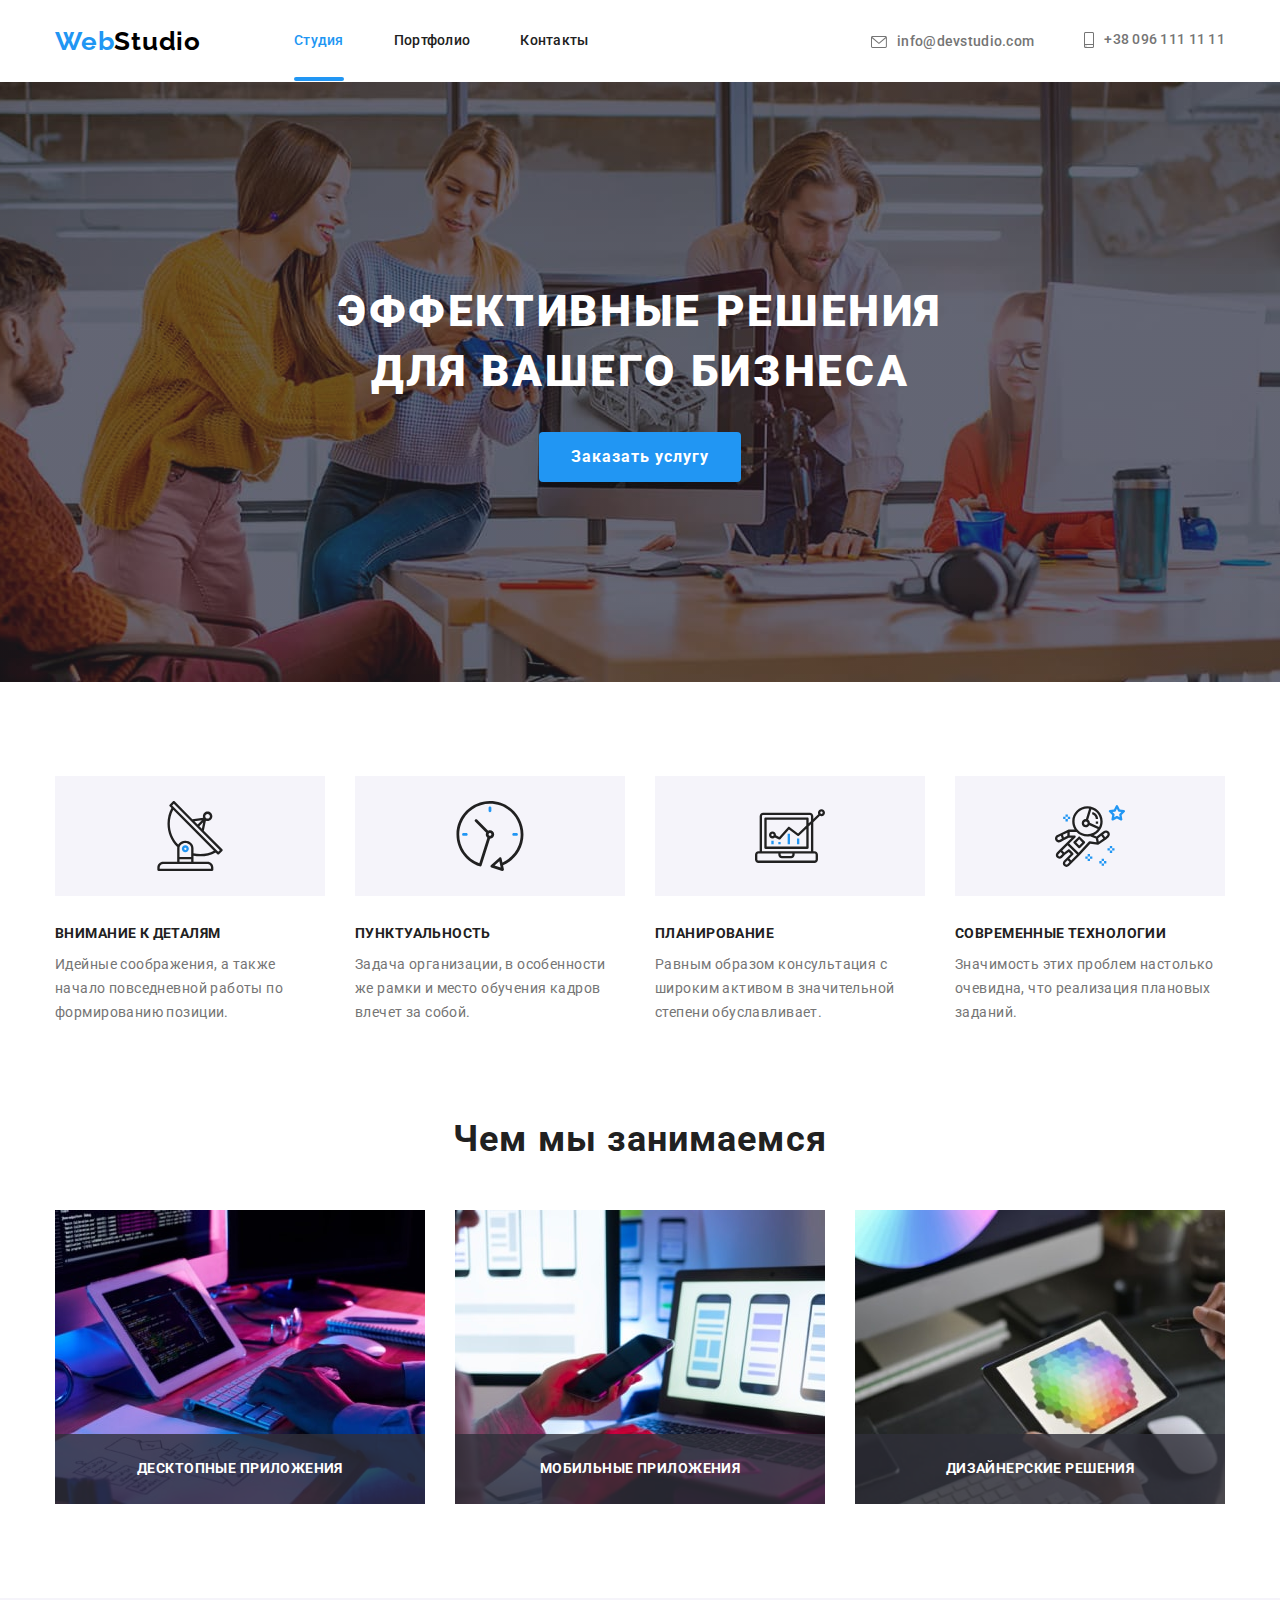
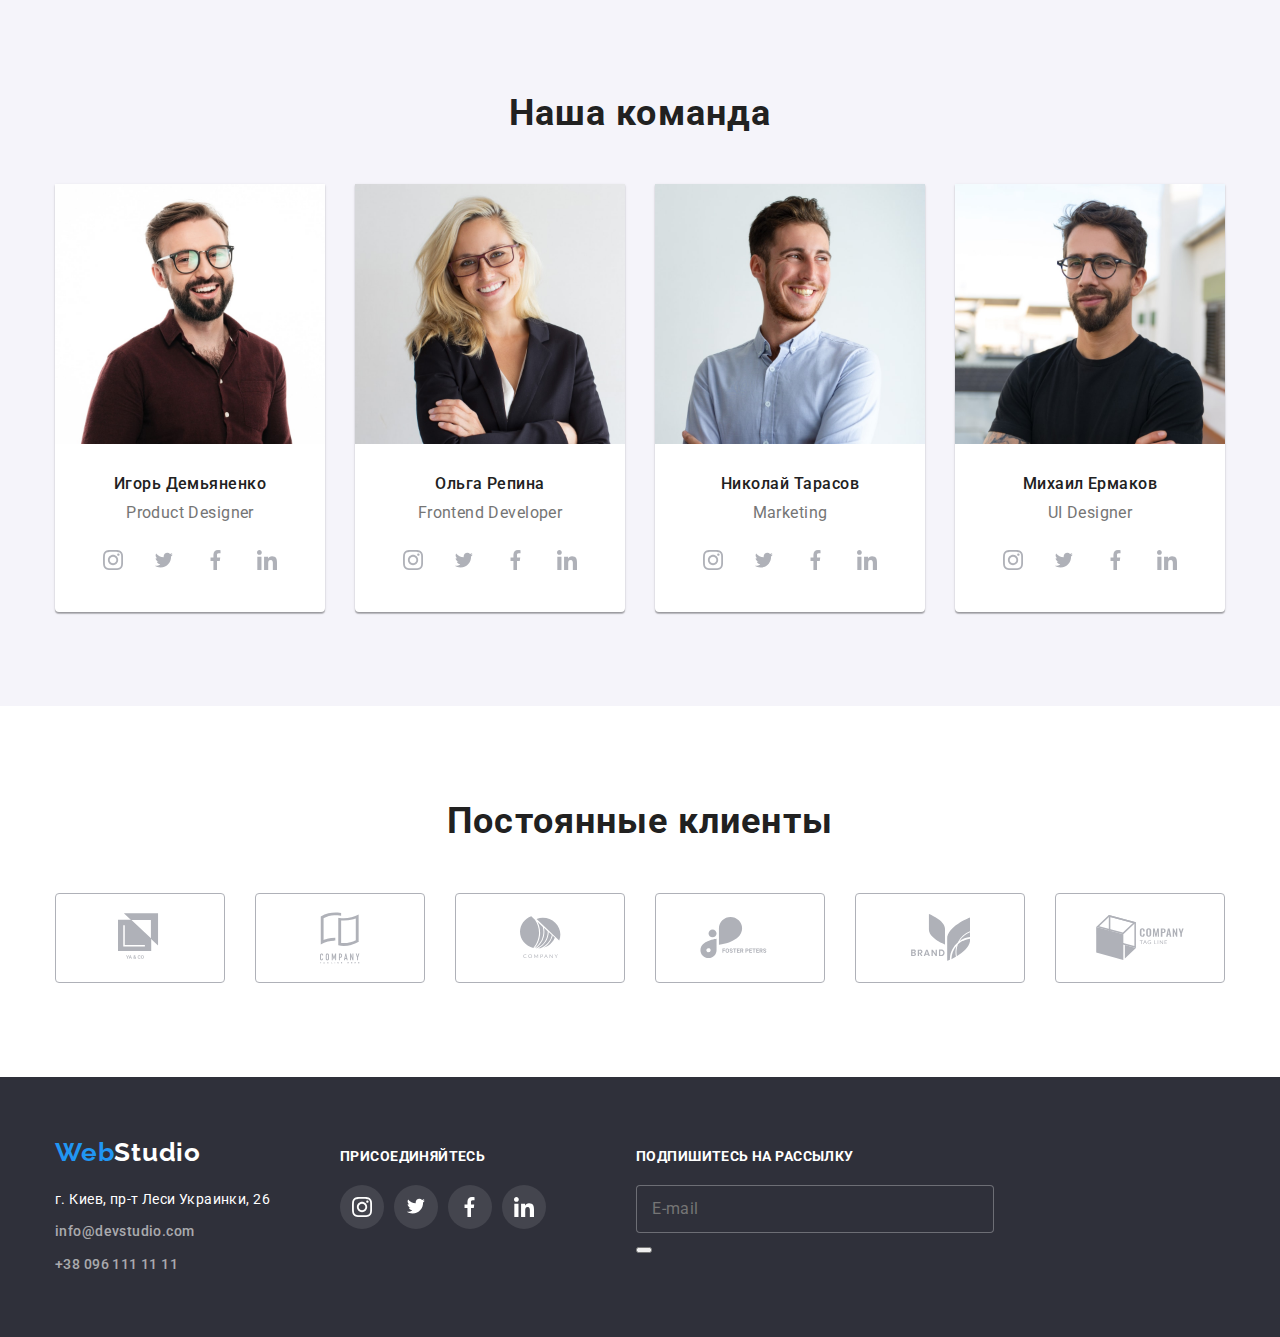
==== index.html @ c717f4ac "created 6th repository" ====
<!DOCTYPE html>
<html lang="ru">
<head>
    <meta charset="UTF-8">
    <meta name="viewport" content="width=device-width, initial-scale=1.0">
    <title>WebStudio</title>
    <link href="https://fonts.googleapis.com/css2?family=Raleway:wght@700&family=Roboto:wght@400;500;700;900&display=swap"
        rel="stylesheet">
    <link rel="stylesheet" href="https://cdnjs.cloudflare.com/ajax/libs/modern-normalize/1.0.0/modern-normalize.min.css">    
    <link rel="stylesheet" href="./css/style.css">
</head>
<body>
    <!-- Шапка -->
    <header class="header">
        <div class="container main-nav">
            <nav class="nav-menu">
                <a href="./index.html" class="logo link"><span class="logo-span">Web</span>Studio</a>
                <ul class="site-nav list">
                    <li class="item"><a href="./index.html" class="link current">Студия</a></li>
                    <li class="item"><a href="./portfolio.html" class="link">Портфолио</a></li>
                    <li class="item"><a href="" class="link">Контакты</a></li>
                </ul>
            </nav>
            <ul class="auth-nav list">
                <li class="item">
                    <a href="mailto:info@devstudio.com" class="link">
                        <svg class="icon-auth" width="16" height="12">
                            <use href="./img/symbol-defs.svg#icon-envelope"></use>
                        </svg>
                        info@devstudio.com
                    </a>
                </li>
                <li class="item">
                    <a href="tel:+380961111111" class="link">
                        <svg class="icon-auth" width="10" height="16">
                            <use href="./img/symbol-defs.svg#icon-smartphone"></use>
                        </svg>
                        +38 096 111 11 11
                    </a>
                </li>
            </ul>
        </div>
    </header>
    <main>
        <!-- Герой  -->
        <section class="hero">
            <div class="container">
                <h1 class="hero-title">Эффективные решения<br> для вашего бизнеса</h1>
                <a href="#modal" class="button link" data-open-modal>Заказать услугу</a>
            </div>
        </section>

        <!-- Наши методы -->
        <section class="method">
            <div class="container">
                <h2 class="visually-hidden">Наши методы</h2>
                <ul class="method-items list">
                    <li class="item">
                        <div class="thumb">
                            <svg class="icon-method" width="70" height="70">
                                <use href="./img/symbol-defs.svg#icon-antenna"></use>
                            </svg>
                        </div>
                        <h3 class="method-subtitle">Внимание к деталям</h3>
                        <p class="method-desc">Идейные соображения, а также начало повседневной работы по формированию позиции.</p>
                    </li>
                    <li class="item">
                        <div class="thumb">
                            <svg class="icon-method" width="70" height="70">
                                <use href="./img/symbol-defs.svg#icon-clock"></use>
                            </svg>
                        </div>
                        <h3 class="method-subtitle">Пунктуальность</h3>
                        <p class="method-desc">Задача организации, в особенности же рамки и место обучения кадров влечет за собой.</p>
                    </li>
                    <li class="item">
                        <div class="thumb">
                            <svg class="icon-method" width="70" height="70">
                                <use href="./img/symbol-defs.svg#icon-diagram"></use>
                            </svg>
                        </div>
                        <h3 class="method-subtitle">Планирование</h3>
                        <p class="method-desc">Равным образом консультация с широким активом в значительной степени обуславливает.</p>
                    </li>
                    <li class="item">
                        <div class="thumb">
                            <svg class="icon-method" width="70" height="70">
                                <use href="./img/symbol-defs.svg#icon-astronaut"></use>
                            </svg>
                        </div>
                        <h3 class="method-subtitle">Современные технологии</h3>
                        <p class="method-desc">Значимость этих проблем настолько очевидна, что реализация плановых заданий.</p>
                    </li>
                </ul>
            </div>
        </section>

        <!-- Чем мы занимаемся -->
        <section class="works">
            <div class="container">
                <h2 class="title">Чем мы занимаемся</h2>
                <ul class="works-items list">
                    <li class="item">
                        <div class="work-thumb">
                            <img src="./img/box_1.jpg" alt="работа за компьютером" width="370">
                            <div class="work-info">
                                <h3 class="work-subtitle">Десктопные приложения</h3>
                            </div>
                        </div>
                    </li>
                    <li class="item">
                        <div class="work-thumb">
                            <img src="./img/box_2.jpg" alt="работа за компьютером" width="370">
                            <div class="work-info">
                                <h3 class="work-subtitle">Мобильные приложения</h3>
                            </div>
                        </div>
                    </li>
                    <li class="item">
                        <div class="work-thumb">
                            <img src="./img/box_3.jpg" alt="работа за компьютером" width="370">
                            <div class="work-info">
                                <h3 class="work-subtitle">Дизайнерские решения</h3>
                            </div>
                        </div>
                    </li>
                </ul>
            </div>
        </section>

        <!-- Наша команда -->
        <section class="team"> 
            <div class="container">
                <h2 class="title">Наша команда</h2>
                <ul class="team-items list">
                    <li class="item">
                        <img src="./img/team_1.jpg" alt="мужчина по имени Игорь" width="270">
                        <div class="item-name">
                            <h3 class="team-subtitle">Игорь Демьяненко</h3>
                            <p class="team-desc">Product Designer</p>
                            <ul class="team-socials list">
                                <li>
                                    <a href="" class="item-cocial">
                                        <svg class="icon-social" width="20" height="20">
                                            <use href="./img/symbol-defs.svg#icon-instagram"></use>
                                        </svg>
                                    </a>
                                </li>
                                <li>
                                    <a href="" class="item-cocial">
                                        <svg class="icon-social" width="20" height="16.25">
                                            <use href="./img/symbol-defs.svg#icon-twitter"></use>
                                        </svg>
                                    </a>
                                </li>
                                <li>
                                    <a href="" class="item-cocial">
                                        <svg class="icon-social" width="20" height="20">
                                            <use href="./img/symbol-defs.svg#icon-facebook"></use>
                                        </svg>
                                    </a>
                                </li>
                                <li>
                                    <a href="" class="item-cocial">
                                        <svg class="icon-social" width="20" height="20">
                                            <use href="./img/symbol-defs.svg#icon-linkedin"></use>
                                        </svg>
                                    </a>
                                </li>
                            </ul>
                        </div>
                    </li>
                    <li class="item">
                        <img src="./img/team_2.jpg" alt="девушка по имени Ольга" width="270">
                        <div class="item-name">
                            <h3 class="team-subtitle">Ольга Репина</h3>
                            <p class="team-desc">Frontend Developer</p>
                            <ul class="team-socials list">
                                <li>
                                    <a href="" class="item-cocial">
                                        <svg class="icon-social" width="20" height="20">
                                            <use href="./img/symbol-defs.svg#icon-instagram"></use>
                                        </svg>
                                    </a>
                                </li>
                                <li>
                                    <a href="" class="item-cocial">
                                        <svg class="icon-social" width="20" height="16.25">
                                            <use href="./img/symbol-defs.svg#icon-twitter"></use>
                                        </svg>
                                    </a>
                                </li>
                                <li>
                                    <a href="" class="item-cocial">
                                        <svg class="icon-social" width="20" height="20">
                                            <use href="./img/symbol-defs.svg#icon-facebook"></use>
                                        </svg>
                                    </a>
                                </li>
                                <li>
                                    <a href="" class="item-cocial">
                                        <svg class="icon-social" width="20" height="20">
                                            <use href="./img/symbol-defs.svg#icon-linkedin"></use>
                                        </svg>
                                    </a>
                                </li>
                            </ul>                          
                        </div>
                    </li>
                    <li class="item">
                        <img src="./img/team_3.jpg" alt="мужчина по имени Николай" width="270">
                        <div class="item-name">
                            <h3 class="team-subtitle">Николай Тарасов</h3>
                            <p class="team-desc">Marketing</p>
                            <ul class="team-socials list">
                                <li>
                                    <a href="" class="item-cocial">
                                        <svg class="icon-social" width="20" height="20">
                                            <use href="./img/symbol-defs.svg#icon-instagram"></use>
                                        </svg>
                                    </a>
                                </li>
                                <li>
                                    <a href="" class="item-cocial">
                                        <svg class="icon-social" width="20" height="16.25">
                                            <use href="./img/symbol-defs.svg#icon-twitter"></use>
                                        </svg>
                                    </a>
                                </li>
                                <li>
                                    <a href="" class="item-cocial">
                                        <svg class="icon-social" width="20" height="20">
                                            <use href="./img/symbol-defs.svg#icon-facebook"></use>
                                        </svg>
                                    </a>
                                </li>
                                <li>
                                    <a href="" class="item-cocial">
                                        <svg class="icon-social" width="20" height="20">
                                            <use href="./img/symbol-defs.svg#icon-linkedin"></use>
                                        </svg>
                                    </a>
                                </li>
                            </ul>
                        </div>
                    </li>
                    <li class="item">
                        <img src="./img/team_4.jpg" alt="мужчина по имени Михаил" width="270">
                        <div class="item-name">
                            <h3 class="team-subtitle">Михаил Ермаков</h3>
                            <p class="team-desc">UI Designer</p>
                            <ul class="team-socials list">
                                <li>
                                    <a href="" class="item-cocial">
                                        <svg class="icon-social" width="20" height="20">
                                            <use href="./img/symbol-defs.svg#icon-instagram"></use>
                                        </svg>
                                    </a>
                                </li>
                                <li>
                                    <a href="" class="item-cocial">
                                        <svg class="icon-social" width="20" height="16.25">
                                            <use href="./img/symbol-defs.svg#icon-twitter"></use>
                                        </svg>
                                    </a>
                                </li>
                                <li>
                                    <a href="" class="item-cocial">
                                        <svg class="icon-social" width="20" height="20">
                                            <use href="./img/symbol-defs.svg#icon-facebook"></use>
                                        </svg>
                                    </a>
                                </li>
                                <li>
                                    <a href="" class="item-cocial">
                                        <svg class="icon-social" width="20" height="20">
                                            <use href="./img/symbol-defs.svg#icon-linkedin"></use>
                                        </svg>
                                    </a>
                                </li>
                            </ul>
                        </div>
                    </li>
                </ul>
            </div>
        </section>

        <!-- Постоянные клиенты -->
        <section class="regular-clients">
            <div class="container">
                <h2 class="title">Постоянные клиенты</h2>
                <ul class="clients list">
                    <li class="item">
                        <a href="" class="client-link">
                            <svg class="icon-client" width="44.27" height="49.23">
                                <use href="./img/symbol-defs.svg#icon-client-1"></use>
                            </svg>
                        </a>
                        </a>
                    </li>
                    <li class="item">
                        <a href="" class="client-link">
                            <svg class="icon-client" width="40" height="52">
                                <use href="./img/symbol-defs.svg#icon-client-2"></use>
                            </svg>
                        </a>
                        </a>
                    </li>
                    <li class="item">
                        <a href="" class="client-link">
                            <svg class="icon-client" width="41" height="42.6">
                                <use href="./img/symbol-defs.svg#icon-client-3"></use>
                            </svg>
                        </a>
                        </a>
                    </li>
                    <li class="item">
                        <a href="" class="client-link">
                            <svg class="icon-client" width="79.66" height="42.02">
                                <use href="./img/symbol-defs.svg#icon-client-4"></use>
                            </svg>
                        </a>
                        </a>
                    </li>
                    <li class="item">
                        <a href="" class="client-link">
                            <svg class="icon-client" width="59" height="47">
                                <use href="./img/symbol-defs.svg#icon-client-5"></use>
                            </svg>
                        </a>
                        </a>
                    </li>
                    <li class="item">
                        <a href="" class="client-link">
                            <svg class="icon-client" width="88.48" height="45.44">
                                <use href="./img/symbol-defs.svg#icon-client-6"></use>
                            </svg>
                        </a>
                        </a>
                    </li>
                </ul>
            </div>
        </section>
    </main>

    <!-- Подвал -->
    <footer class="footer">
        <div class="container infobox">
            <div class="wrapper temporarily">
                <a href="./index.html" class="logo link"><span class="logo-span">Web</span>Studio</a>
                <address class="address">
                    <p class="footer-desc">г. Киев, пр-т Леси Украинки, 26</p>
                    <a href="mailto:info@devstudio.com" class="footer-add link">info@devstudio.com</a>
                    <a href="tel:+380961111111" class="link">+38 096 111 11 11</a>
                </address>
            </div>
            <div class="wrapper socials-links">
                <b class="common">присоединяйтесь</b>
                <ul class="socials list">
                    <li class="item">
                        <a href="" class="item-social">
                            <svg class="icon-social" width="20" height="20">
                                <use href="./img/symbol-defs.svg#icon-instagram"></use>
                            </svg>
                        </a>
                    </li>
                    <li class="item">
                        <a href="" class="item-social">
                            <svg class="icon-social" width="20" height="16.25">
                                <use href="./img/symbol-defs.svg#icon-twitter"></use>
                            </svg>
                        </a>
                    </li>
                    <li class="item">
                        <a href="" class="item-social">
                            <svg class="icon-social" width="20" height="20">
                                <use href="./img/symbol-defs.svg#icon-facebook"></use>
                            </svg>
                        </a>
                    </li>
                    <li class="item">
                        <a href="" class="item-social">
                            <svg class="icon-social" width="20" height="20">
                                <use href="./img/symbol-defs.svg#icon-linkedin"></use>
                            </svg>
                        </a>
                    </li>
                </ul>
            </div>
            <div class="wrapper">
                <b class="common">Подпишитесь на рассылку</b>
                <form class="mailing">
                    <input class="email" type="email" name="email" placeholder="E-mail"></input>
                    <button></button>
                </form>
            </div>
        </div>
    </footer>

    <!-- Модальное окно -->
    <div class="backdrop is-hidden"  data-backdrop >
        <div class="modal" id="modal">
            <p>Lorem ipsum dolor sit amet consectetur adipisicing elit. Dignissimos, corrupti nihil aliquam sapiente itaque voluptate repellendus consequatur est porro fugit
            </p>
            <button class="btn-modal" data-close-modal>X</button>
        </div>
    </div>

    <script>
        const refs = {
            openModalBtn: document.querySelector("[data-open-modal]"),
            closeModalBtn: document.querySelector("[data-close-modal]"),
            backdrop: document.querySelector("[data-backdrop]"),
        };

        refs.openModalBtn.addEventListener("click", toggleModal);
        refs.closeModalBtn.addEventListener("click", toggleModal);

        refs.backdrop.addEventListener("click", logBackdropClick);

        function toggleModal() {
            refs.backdrop.classList.toggle("is-hidden");
        }

        function logBackdropClick() {
            console.log("Это клик в бекдроп");
        }
    </script>
</body>
</html>
---- css/style.css ----
:root {
  --primary-text-color: #757575;
  --title-text-color: #212121;
  --accent-color: #2196f3;
  --primary-white-color: #ffffff;
  --accent-bg-color: #f5f4fa;
  --color-black: #000000;
  --general-bg: #2f303a;
}

body {
  background: var(--primary-white-color);
  color: var(--primary-text-color);

  font-family: 'Roboto', sans-serif;
  letter-spacing: 0.03em;
  font-size: 14px;
  line-height: 1.72;
}

/* Утилиты */
img {
  display: block;
  max-width: 100%;
  height: auto;
}

.visually-hidden {
  position: absolute;
  width: 1px;
  height: 1px;
  margin: 1px;
  border: 0;
  padding: 0;
  clip: rect(0 0 0 0);
  overflow: hidden;
}

.list {
  list-style: none;
}

.link {
  text-decoration: none;
}

.title {
  margin: 0;

  color: var(--title-text-color);
  font-weight: 700;
  font-size: 36px;
  line-height: 1.17;
  text-align: center;
  letter-spacing: 0.03em;
}

.container {
  width: 1200px;
  padding-left: 15px;
  padding-right: 15px;
  margin: 0 auto;
}

/* Header */
.border.header {
  border-bottom: 1px solid #eeeeee;
}

.main-nav,
.nav-menu {
  display: flex;
  align-items: center;
}

/* Site-nav */
.site-nav {
  display: flex;
  margin: 0;
  padding: 0;
  margin-left: 93px;
}

.logo {
  color: var(--color-black);
  font-family: 'Raleway', sans-serif;
  font-weight: 700;
  font-size: 26px;
  line-height: 1.19;
  letter-spacing: 0.03em;
}

.logo-span {
  color: var(--accent-color);
}

.site-nav .item:not(:last-child),
.auth-nav .item:not(:last-child) {
  margin-right: 50px;
}

.site-nav .link {
  display: block;
  padding-top: 32px;
  padding-bottom: 32px;

  color: var(--title-text-color);
  font-weight: 500;
  font-size: 14px;
  line-height: 1.14;
  letter-spacing: 0.02em;

  transition: color 250ms cubic-bezier(0.4, 0, 0.2, 1);
}

.site-nav .link.current,
.site-nav .link:hover,
.site-nav .link:focus,
.auth-nav .link:hover,
.auth-nav .link:focus {
  color: var(--accent-color);
}

.site-nav .link.current {
  position: relative;
}

.site-nav .link.current::after {
  position: absolute;
  left: 0;
  bottom: 0;

  content: '';
  display: block;
  width: 100%;
  height: 4px;

  background-color: var(--accent-color);
  border-radius: 2px;
}

/* Auth-nav */
.auth-nav {
  display: flex;
  align-items: baseline;
  margin: 0;
  margin-left: auto;
  padding: 0;
}

.auth-nav .link {
  display: inline-flex;
  padding-top: 32px;
  padding-bottom: 32px;
  align-items: center;

  color: var(--primary-text-color);
  font-weight: 500;
  font-size: 14px;
  line-height: 1.14;
  letter-spacing: 0.02em;

  transition: color 250ms cubic-bezier(0.4, 0, 0.2, 1);
}

.icon-auth {
  margin-right: 10px;
  fill: currentColor;
}

/* Hero */
.hero {
  max-width: 1600px;
  min-height: 600px;
  margin-left: auto;
  margin-right: auto;
  padding-top: 200px;
  padding-bottom: 200px;

  background: var(--general-bg);
  text-align: center;

  background-image: linear-gradient(to right, rgba(47, 48, 58, 0.4), rgba(47, 48, 58, 0.4)), url(../img/bg.jpg);
  background-repeat: no-repeat;
  background-position: center;
  background-size: cover;
}

.hero-title {
  margin: 0;
  margin-bottom: 30px;

  color: var(--primary-white-color);
  font-weight: 900;
  font-size: 44px;
  line-height: 1.36;
  letter-spacing: 0.06em;
  text-transform: uppercase;
}

.hero .button {
  display: inline-block;
  padding: 10px 32px;

  color: var(--primary-white-color);
  font-weight: 700;
  font-size: 16px;
  line-height: 1.87;
  letter-spacing: 0.06em;
  background: var(--accent-color);
  box-shadow: 0px 4px 4px rgba(0, 0, 0, 0.15);
  border-radius: 4px;
}

/* Method */
.method {
  padding-top: 94px;
  padding-bottom: 94px;
}
.method-items {
  display: flex;
  flex-wrap: wrap;
  margin: 0;
  padding: 0;
}

.method-items .item {
  width: 270px;
}

.method-items .item:not(:last-child) {
  margin-right: 30px;
}

.method-items .thumb {
  display: flex;
  justify-content: center;
  align-items: center;

  height: 120px;
  margin-bottom: 30px;
  background: var(--accent-bg-color);
}

.method-subtitle {
  margin: 0;
  margin-bottom: 10px;

  color: var(--title-text-color);
  font-weight: 700;
  font-size: 14px;
  line-height: 1.14;
  letter-spacing: 0.03em;
  text-transform: uppercase;
}

.method-desc {
  margin: 0;
}

/* Works */
.works {
  padding-bottom: 94px;
}

.works-items {
  display: flex;
  margin: 0;
  padding: 0;
}

.work-thumb {
  position: relative;
}

.work-subtitle {
  margin: 0;
  padding: 27px 82px;

  color: var(--primary-white-color);
  font-size: 14px;
  line-height: 1.14;
  text-transform: uppercase;
}

.work-info {
  position: absolute;
  display: flex;
  justify-content: center;

  bottom: 0;
  left: 0;
  width: 100%;

  background-color: rgba(47, 48, 58, 0.8);
}

.works .title {
  margin-bottom: 50px;
}

.works-items .item:not(:last-child) {
  margin-right: 30px;
}

/* Team */
.team {
  padding-top: 94px;
  padding-bottom: 94px;

  background: var(--accent-bg-color);
}
.team .title {
  margin-bottom: 50px;
}

.team-items {
  display: flex;
  margin: 0;
  padding: 0;
}

.team-items > .item {
  background: var(--primary-white-color);
  box-shadow: 0px 1px 3px rgba(0, 0, 0, 0.12), 0px 1px 1px rgba(0, 0, 0, 0.14), 0px 2px 1px rgba(0, 0, 0, 0.2);
  border-radius: 0px 0px 4px 4px;
}

.team-items > .item:not(:last-child) {
  margin-right: 30px;
}

.item-name {
  padding: 30px 32px;

  text-align: center;
}

.team-subtitle {
  margin: 0;
  margin-bottom: 10px;

  color: var(--title-text-color);
  font-weight: 500;
  font-size: 16px;
  line-height: 1.19;
  letter-spacing: 0.03em;
}

.team-desc {
  margin: 0;
  margin-bottom: 16px;

  font-weight: 400;
  font-size: 16px;
  line-height: 1.19;
}

.team-socials {
  display: flex;
  justify-content: space-around;
  align-items: center;
  padding: 0;
}

.item-cocial {
  display: flex;
  justify-content: center;
  align-items: center;
  width: 44px;
  height: 44px;

  color: #afb1b8;
  background-color: transparent;
  border-radius: 50%;

  transition: background-color 250ms cubic-bezier(0.4, 0, 0.2, 1), color 250ms cubic-bezier(0.4, 0, 0.2, 1);
}

.icon-social {
  fill: currentColor;
}

.item-cocial:hover,
.item-cocial:focus {
  background-color: var(--accent-color);
  color: var(--primary-white-color);
}

/* regular-clients */
.regular-clients {
  padding-top: 94px;
  padding-bottom: 94px;
}

.regular-clients .title {
  margin-bottom: 50px;
}

.clients {
  display: flex;

  margin: 0;
  padding: 0;
}

.clients > .item:not(:last-child) {
  margin-right: 30px;
}

.client-link {
  display: flex;
  justify-content: center;
  align-items: center;
  width: 170px;
  height: 90px;
  border: 1px solid #afb1b8;
  border-radius: 4px;
  color: #afb1b8;

  transition: border 250ms cubic-bezier(0.4, 0, 0.2, 1), color 250ms cubic-bezier(0.4, 0, 0.2, 1);
}

.client-link:hover,
.client-link:focus {
  border: 1px solid var(--accent-color);
  color: var(--accent-color);
}

.icon-client {
  fill: currentColor;
}

/* Footer */
.footer {
  padding-top: 60px;
  padding-bottom: 60px;

  background: var(--general-bg);
}

.infobox {
  display: flex;
  align-items: baseline;
}

.temporarily {
  margin-right: 70px;
}

.footer .logo {
  display: inline-block;
  margin-bottom: 20px;

  color: var(--primary-white-color);
}

.address {
  display: flex;
  flex-direction: column;

  color: var(--primary-white-color);
  font-weight: 400;
  font-style: normal;
  font-size: 14px;
  line-height: 1.71;
  letter-spacing: 0.03em;
}

.footer-desc {
  margin: 0;
}

.footer-desc,
.footer-add {
  margin-bottom: 9px;
}

.address .link {
  color: rgba(255, 255, 255, 0.6);

  font-weight: 500;
  font-size: 14px;
  letter-spacing: 0.03em;
}

.socials-links {
  margin-right: 90px;
}

.common {
  display: block;
  margin: 0;
  margin-bottom: 20px;
  color: var(--primary-white-color);
  font-style: normal;
  font-weight: bold;
  font-size: 14px;
  line-height: 1.14;
  letter-spacing: 0.03em;
  text-transform: uppercase;
}

.socials {
  display: flex;
  margin: 0;
  padding: 0;
}

.socials .item-social {
  display: flex;
  justify-content: center;
  align-items: center;
  width: 44px;
  height: 44px;

  color: var(--primary-white-color);
  background-color: rgba(255, 255, 255, 0.1);
  border-radius: 50%;

  transition: background-color 250ms cubic-bezier(0.4, 0, 0.2, 1);
}

.socials .item-social:hover,
.socials .item-social:focus {
  background-color: var(--accent-color);
}

.socials .item:not(:last-child) {
  margin-right: 10px;
}

.email {
  display: block;
  width: 358px;
  padding: 15px;
  border: 1px solid rgba(255, 255, 255, 0.3);
  border-radius: 4px;
  background-color: var(--general-bg);
  color: var(--primary-white-color);
}

.email::placeholder {
  font-style: normal;
  font-weight: 400;
  font-size: 16px;
  line-height: 1.25;
  letter-spacing: 0.03em;
}

/* Portfolio */
.portfolio {
  padding-top: 94px;
  padding-bottom: 94px;
}

.portfolio .button-items {
  display: flex;
  justify-content: center;

  margin: 0;
  margin-bottom: 50px;
  padding: 0;

  /* outline: 2px solid blue; */
}

.button-items .btn {
  padding: 6px 22px;
  color: var(--title-text-color);
  font-family: 'Roboto', sans-serif;
  font-weight: 500;
  font-size: 16px;
  line-height: 1.62;
  text-align: center;
  letter-spacing: 0.03em;
  background: var(--accent-bg-color);
  border-radius: 4px;
  border-width: inherit;
  border: 1px solid transparent;

  transition: background-color 250ms cubic-bezier(0.4, 0, 0.2, 1), color 250ms cubic-bezier(0.4, 0, 0.2, 1),
    box-shadow 250ms cubic-bezier(0.4, 0, 0.2, 1);
}

.button-items .item:not(:last-child) {
  margin-right: 8px;
}

.button-items .btn:hover,
.button-items .btn:focus {
  color: var(--primary-white-color);
  background: var(--accent-color);
  box-shadow: 0px 3px 1px rgba(0, 0, 0, 0.1), 0px 1px 2px rgba(0, 0, 0, 0.08), 0px 2px 2px rgba(0, 0, 0, 0.12);
}

.galery-items {
  display: flex;
  justify-content: center;
  flex-wrap: wrap;
  margin: 0;
  padding: 0;
}

.galery-items .item {
  width: 370px;
}

.galery-items .item:not(:nth-child(3n)) {
  margin-right: 30px;
}

.galery-items .item:not(:nth-last-child(-n + 3)) {
  margin-bottom: 30px;
}

.galery-items .card {
  display: block;

  transition: box-shadow 250ms cubic-bezier(0.4, 0, 0.2, 1);
}

.galery-items .card:hover,
.galery-items .card:focus {
  box-shadow: 0px 4px 4px rgba(0, 0, 0, 0.25);
}

.card-thumb {
  position: relative;

  overflow: hidden;
}

.overlay {
  position: absolute;

  padding: 63px 24px;

  top: 0;
  left: 0;
  width: 100%;
  height: 100%;
  background-color: rgba(33, 150, 243, 0.9);

  transform: translateY(100%);
  transition: transform 250ms cubic-bezier(0.4, 0, 0.2, 1);
}

.overlay-text {
  margin: 0;

  font-style: normal;
  font-weight: 400;
  font-size: 18px;
  line-height: 1.56;

  color: var(--primary-white-color);
}

.galery-items .card:hover .overlay {
  transform: translateY(0);
}

.galery-names {
  padding: 20px 24px;
  border: 1px solid #eeeeee;
  border-top: none;
}

.galery-names .galery-title {
  margin: 0;
  margin-bottom: 4px;

  color: var(--title-text-color);
  font-weight: 700;
  font-size: 18px;
  line-height: 2;
  letter-spacing: 0.06em;
}

.galery-names .galery-desc {
  margin: 0;

  color: var(--primary-text-color);
  font-size: 16px;
  line-height: 1.87;
  letter-spacing: 0.03em;
}

.backdrop {
  position: fixed;
  top: 0;
  left: 0;
  width: 100%;
  height: 100%;

  background-color: rgba(0, 0, 0, 0.2);

  opacity: 1;
  transition: opacity 250ms cubic-bezier(0.4, 0, 0.2, 1);
}

.backdrop.is-hidden {
  opacity: 0;
  pointer-events: none;
}

.backdrop.is-hidden .modal {
  transform: translate(-50%, -50%) scale(0);
}

.modal {
  position: absolute;
  top: 50%;
  left: 50%;

  transform: translate(-50%, -50%) scale(1);
  transition: transform 250ms cubic-bezier(0.4, 0, 0.2, 1);

  padding: 20px;

  width: 528px;
  height: 581px;

  background-color: var(--primary-white-color);
}

.btn-modal {
  position: absolute;
  top: 8px;
  right: 8px;

  width: 30px;
  height: 30px;

  border: 1px solid rgba(0, 0, 0, 0.1);
  border-radius: 50%;

  font-weight: 700;
  text-align: center;
}
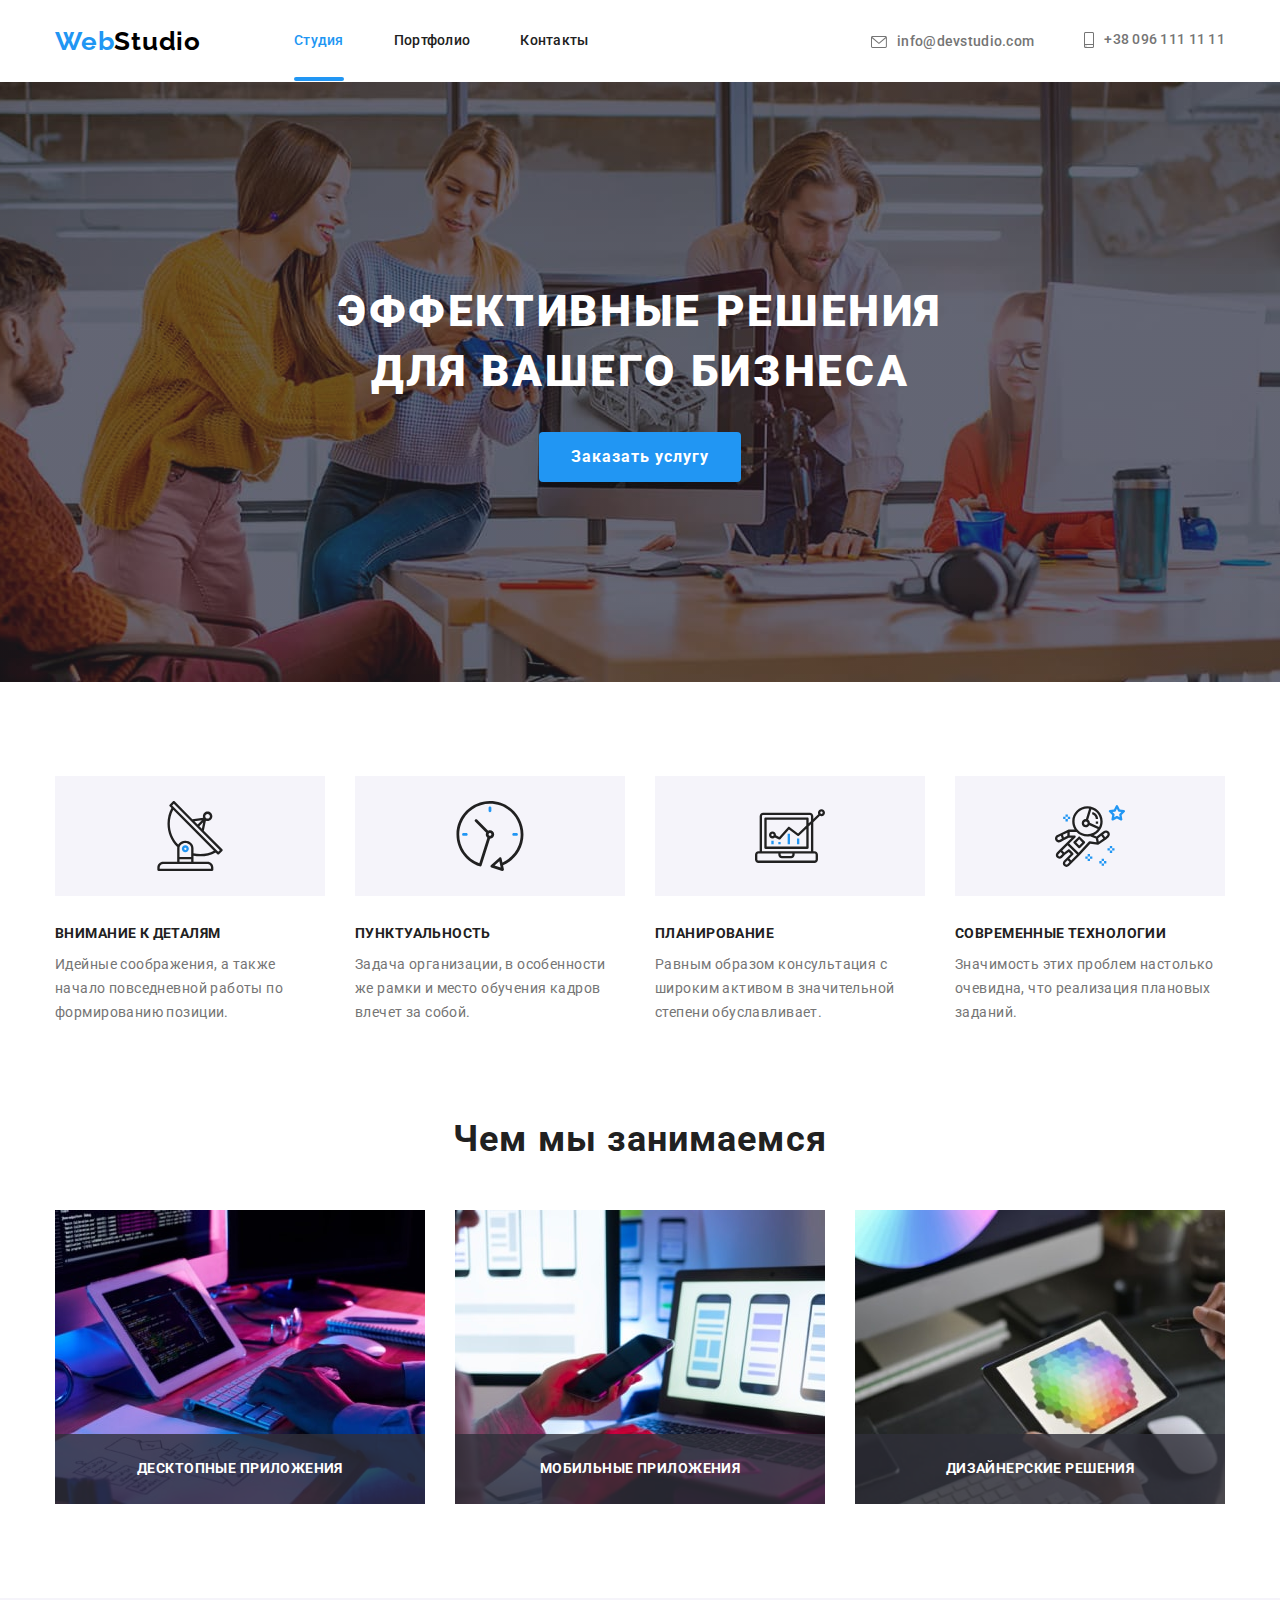
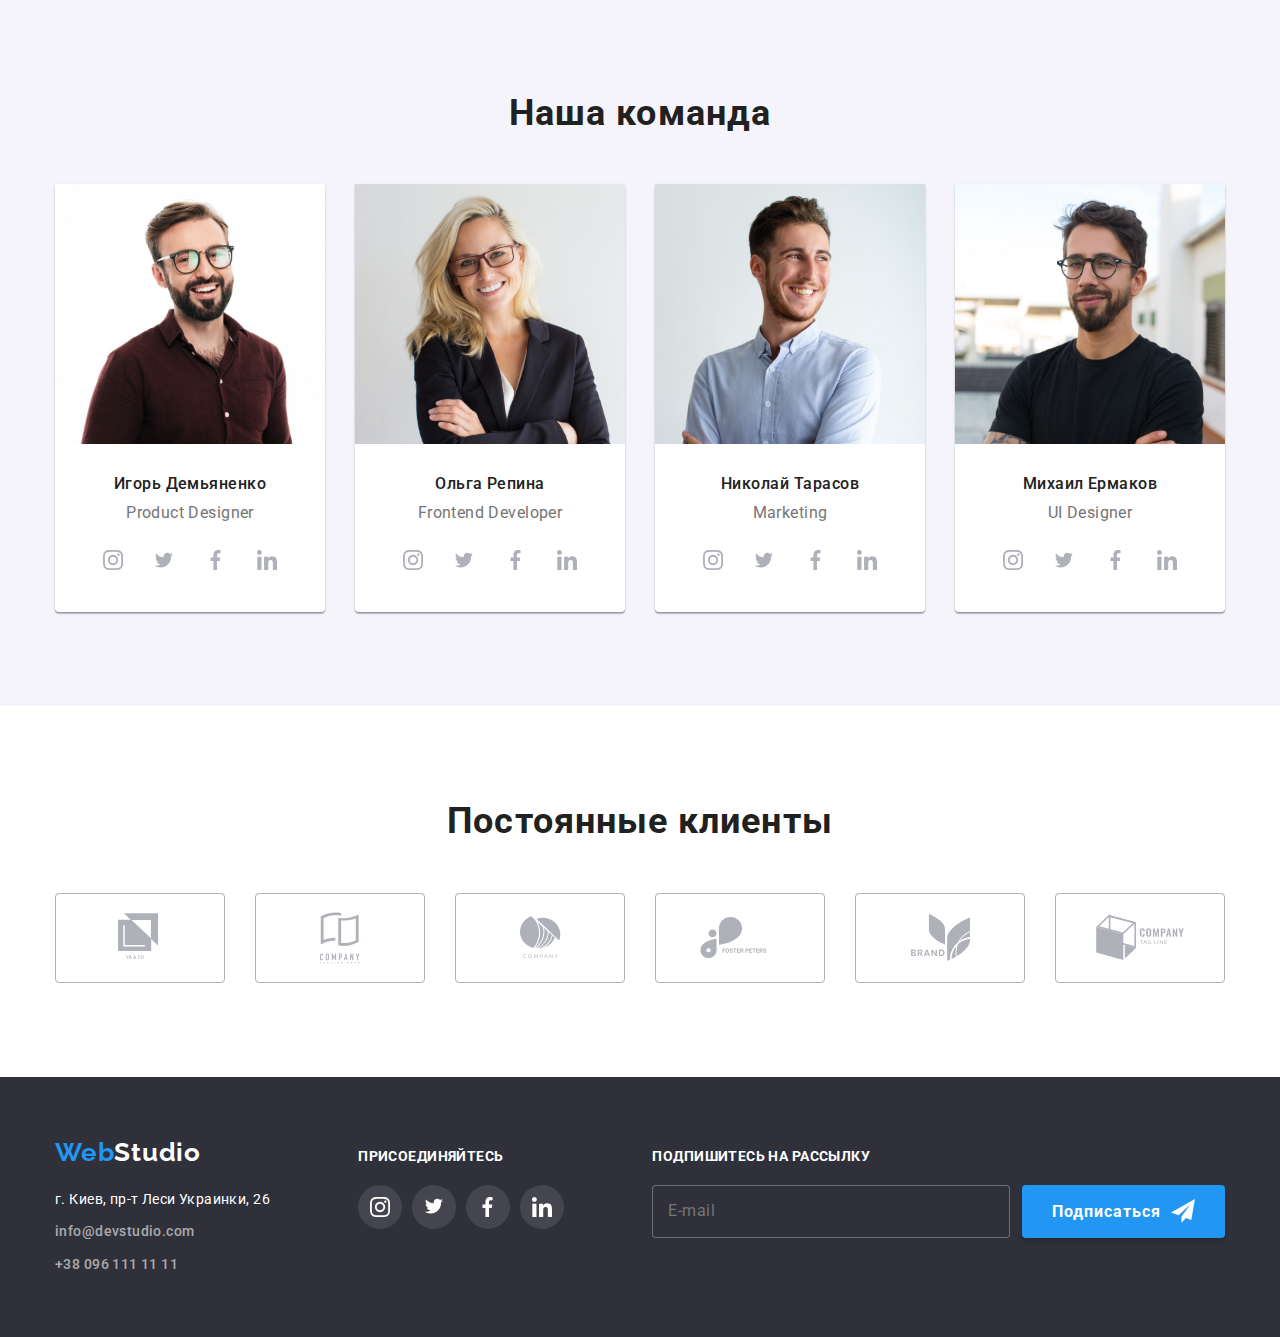
==== commit 1e10660e: "added footer form" ====
--- a/index.html
+++ b/index.html
@@ -391,7 +391,11 @@
                 <b class="common">Подпишитесь на рассылку</b>
                 <form class="mailing">
                     <input class="email" type="email" name="email" placeholder="E-mail"></input>
-                    <button></button>
+                    <button class="button">Подписаться
+                        <svg class="form-send" width="24" height="24">
+                            <use href="./img/symbol-defs.svg#icon-send"></use>
+                        </svg>
+                    </button>
                 </form>
             </div>
         </div>
--- a/css/style.css
+++ b/css/style.css
@@ -441,12 +441,13 @@
 
 .infobox {
   display: flex;
+  justify-content: space-between;
   align-items: baseline;
 }
 
-.temporarily {
+/* .temporarily {
   margin-right: 70px;
-}
+} */
 
 .footer .logo {
   display: inline-block;
@@ -484,9 +485,9 @@
   letter-spacing: 0.03em;
 }
 
-.socials-links {
-  margin-right: 90px;
-}
+/* .socials-links {
+  margin-right: 93px;
+} */
 
 .common {
   display: block;
@@ -530,9 +531,13 @@
   margin-right: 10px;
 }
 
+.mailing {
+  display: flex;
+}
+
 .email {
-  display: block;
   width: 358px;
+  margin-right: 12px;
   padding: 15px;
   border: 1px solid rgba(255, 255, 255, 0.3);
   border-radius: 4px;
@@ -546,6 +551,25 @@
   font-size: 16px;
   line-height: 1.25;
   letter-spacing: 0.03em;
+}
+
+.mailing .button {
+  display: inline-flex;
+  padding: 10px 28px;
+  align-items: center;
+  color: var(--primary-white-color);
+  font-weight: 700;
+  font-size: 16px;
+  line-height: 1.87;
+  letter-spacing: 0.06em;
+  background: var(--accent-color);
+  box-shadow: 0px 4px 4px rgba(0, 0, 0, 0.15);
+  border-color: transparent;
+  border-radius: 4px;
+}
+
+.form-send {
+  margin-left: 10px;
 }
 
 /* Portfolio */
